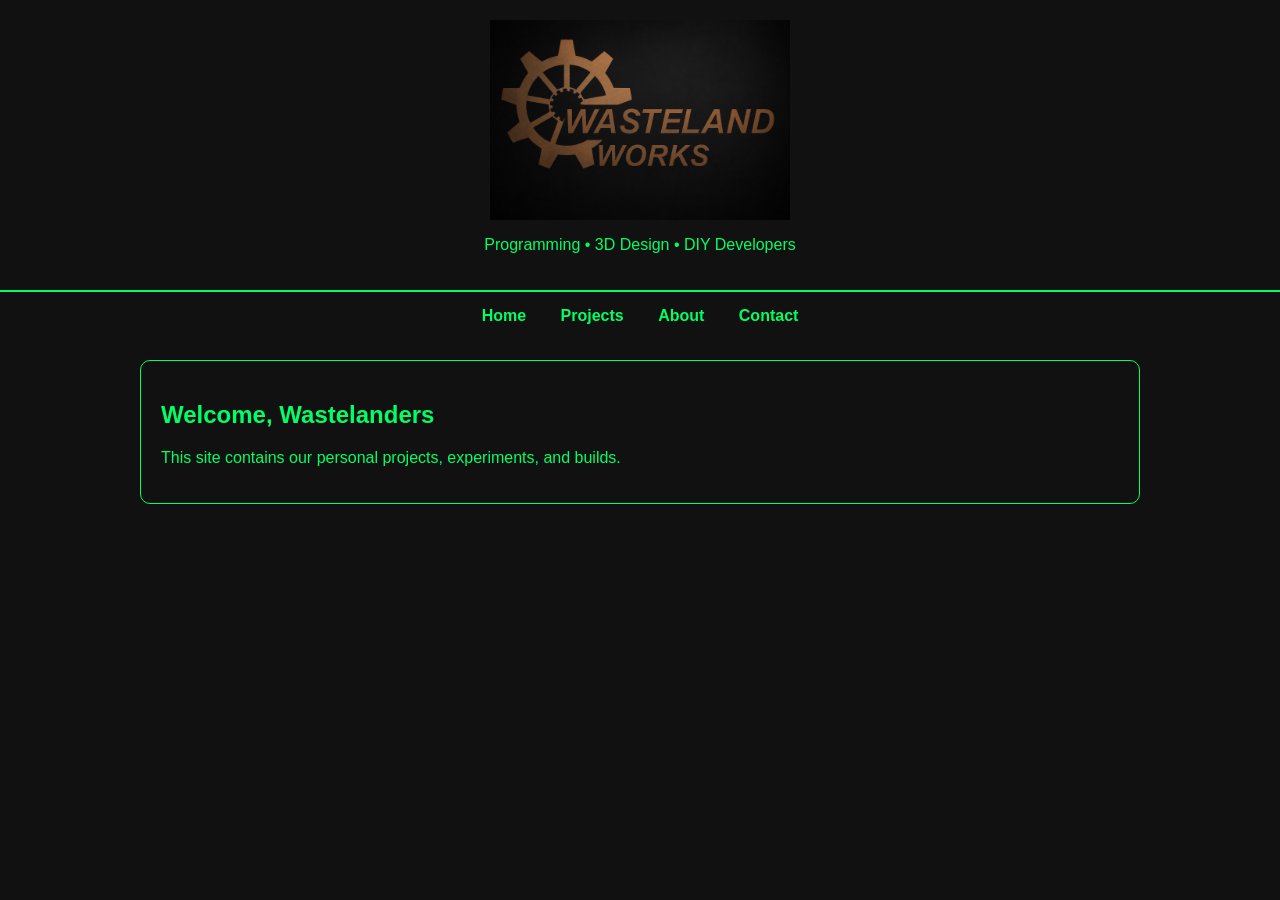
==== Index.html @ 05566a11 "Add files via upload" ====
<!DOCTYPE html>
<html>
<head>
    <title>Wasteland Works</title>
    <link rel="stylesheet" href="style.css">
</head>

<body>

    <header>
        <img src="logo.png" alt="Wasteland Works Logo" class="logo">
        <p>Programming • 3D Design • DIY Developers</p>
    </header>

    <nav>
        <a href="index.html">Home</a>
        <a href="projects.html">Projects</a>
        <a href="about.html">About</a>
        <a href="contact.html">Contact</a>
    </nav>

    <main>

        <section class="card">
            <h2>Welcome, Wastelanders</h2>
            <p>
                This site contains our personal projects,
                experiments, and builds.
            </p>
        </section>
    </main>
</body>
</html>
---- style.css ----
body {
    background-color: #111111;
    color: #00ff66;
    font-family: Arial, sans-serif;
    margin: 0;
}

header {
    text-align: center;
    padding: 20px;
    border-bottom: 2px solid #00ff66;
}

nav {
    text-align: center;
    padding: 15px;
}

nav a {
    color: #00ff66;
    text-decoration: none;
    margin: 0 15px;
    font-weight: bold;
}

nav a:hover {
    color: white;
}

main {
    max-width: 1000px;
    margin: auto;
    padding: 20px;
}

.card {
    border: 1px solid #00ff66;
    padding: 20px;
    margin-bottom: 20px;
    border-radius: 10px;
}
.logo {
    width: 300px;
    height: auto;
    display: block;
    margin: 0 auto 15px auto;
}
.card a {
    color: #00ff66;
    text-decoration: none;
}

.card a:hover {
    color: white;
}
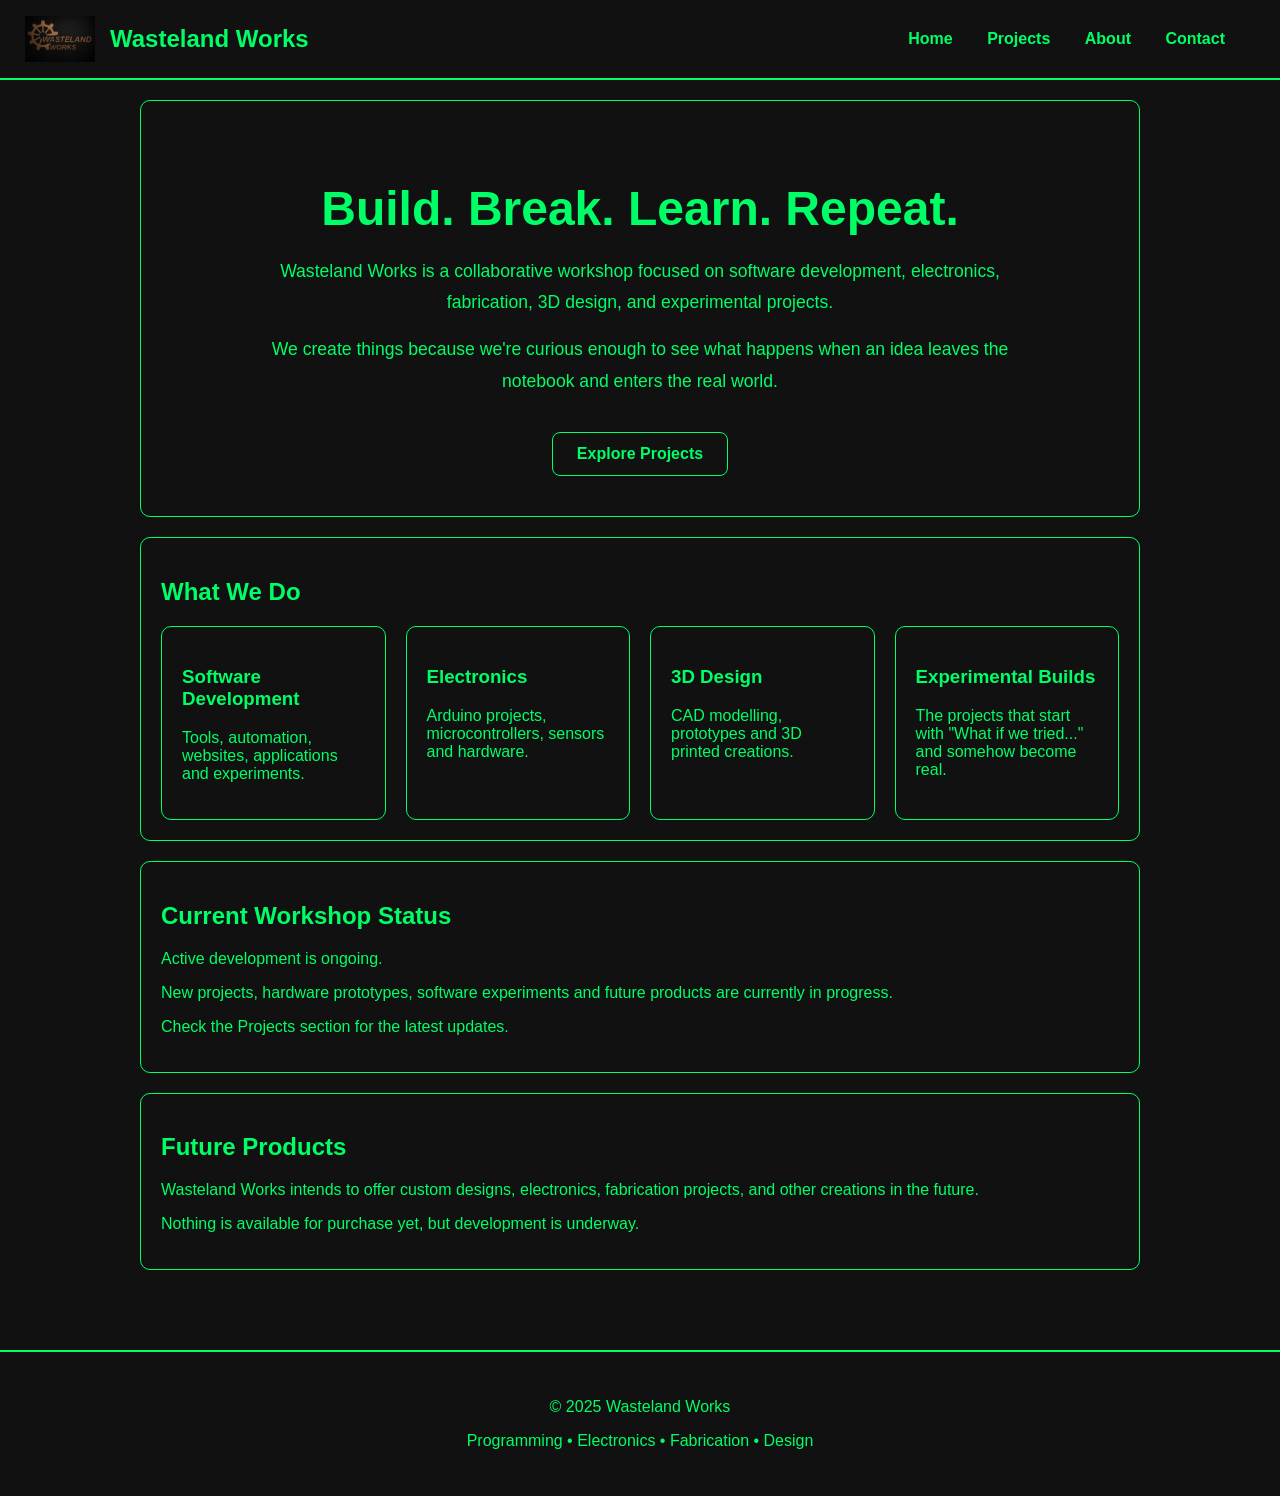
==== commit eda09105: "Update Index.html new test" ====
--- a/Index.html
+++ b/Index.html
@@ -1,16 +1,130 @@
 <!DOCTYPE html>
-<html>
+<html lang="en">
+
 <head>
+    <meta charset="UTF-8">
+    <meta name="viewport" content="width=device-width, initial-scale=1.0">
     <title>Wasteland Works</title>
+
     <link rel="stylesheet" href="style.css">
+
+    <style>
+
+        .topbar {
+            display: flex;
+            justify-content: space-between;
+            align-items: center;
+            padding: 15px 25px;
+            border-bottom: 2px solid #00ff66;
+        }
+
+        .brand {
+            display: flex;
+            align-items: center;
+            gap: 15px;
+        }
+
+        .logo-small {
+            width: 70px;
+            height: auto;
+        }
+
+        .brand-name {
+            font-size: 1.5rem;
+            font-weight: bold;
+        }
+
+        .hero {
+            text-align: center;
+            padding: 40px 20px;
+        }
+
+        .hero h1 {
+            font-size: 3rem;
+            margin-bottom: 20px;
+        }
+
+        .hero p {
+            max-width: 800px;
+            margin: 15px auto;
+            line-height: 1.8;
+            font-size: 1.1rem;
+        }
+
+        .button {
+            display: inline-block;
+            margin-top: 20px;
+            padding: 12px 24px;
+            border: 1px solid #00ff66;
+            border-radius: 8px;
+            text-decoration: none;
+            color: #00ff66;
+            font-weight: bold;
+        }
+
+        .button:hover {
+            background-color: #00ff66;
+            color: #111111;
+        }
+
+        .features {
+            display: grid;
+            grid-template-columns: repeat(auto-fit, minmax(220px, 1fr));
+            gap: 20px;
+        }
+
+        .feature-card {
+            border: 1px solid #00ff66;
+            padding: 20px;
+            border-radius: 10px;
+        }
+
+        footer {
+            text-align: center;
+            padding: 30px;
+            border-top: 2px solid #00ff66;
+            margin-top: 40px;
+        }
+
+        @media (max-width: 768px) {
+
+            .topbar {
+                flex-direction: column;
+                gap: 15px;
+            }
+
+            nav {
+                display: flex;
+                flex-wrap: wrap;
+                justify-content: center;
+            }
+
+            .hero h1 {
+                font-size: 2rem;
+            }
+
+            .brand-name {
+                text-align: center;
+            }
+        }
+
+    </style>
+
 </head>
 
 <body>
 
-    <header>
-        <img src="logo.png" alt="Wasteland Works Logo" class="logo">
-        <p>Programming • 3D Design • DIY Developers</p>
-    </header>
+<header class="topbar">
+
+    <div class="brand">
+        <img src="logo.png"
+             alt="Wasteland Works Logo"
+             class="logo-small">
+
+        <div class="brand-name">
+            Wasteland Works
+        </div>
+    </div>
 
     <nav>
         <a href="index.html">Home</a>
@@ -19,15 +133,127 @@
         <a href="contact.html">Contact</a>
     </nav>
 
-    <main>
-
-        <section class="card">
-            <h2>Welcome, Wastelanders</h2>
-            <p>
-                This site contains our personal projects,
-                experiments, and builds.
-            </p>
-        </section>
-    </main>
+</header>
+
+<main>
+
+    <section class="hero card">
+
+        <h1>Build. Break. Learn. Repeat.</h1>
+
+        <p>
+            Wasteland Works is a collaborative workshop focused on
+            software development, electronics, fabrication,
+            3D design, and experimental projects.
+        </p>
+
+        <p>
+            We create things because we're curious enough
+            to see what happens when an idea leaves the notebook
+            and enters the real world.
+        </p>
+
+        <a href="projects.html" class="button">
+            Explore Projects
+        </a>
+
+    </section>
+
+    <section class="card">
+
+        <h2>What We Do</h2>
+
+        <div class="features">
+
+            <div class="feature-card">
+                <h3>Software Development</h3>
+                <p>
+                    Tools, automation, websites,
+                    applications and experiments.
+                </p>
+            </div>
+
+            <div class="feature-card">
+                <h3>Electronics</h3>
+                <p>
+                    Arduino projects,
+                    microcontrollers,
+                    sensors and hardware.
+                </p>
+            </div>
+
+            <div class="feature-card">
+                <h3>3D Design</h3>
+                <p>
+                    CAD modelling,
+                    prototypes and
+                    3D printed creations.
+                </p>
+            </div>
+
+            <div class="feature-card">
+                <h3>Experimental Builds</h3>
+                <p>
+                    The projects that start
+                    with "What if we tried..."
+                    and somehow become real.
+                </p>
+            </div>
+
+        </div>
+
+    </section>
+
+    <section class="card">
+
+        <h2>Current Workshop Status</h2>
+
+        <p>
+            Active development is ongoing.
+        </p>
+
+        <p>
+            New projects, hardware prototypes,
+            software experiments and future products
+            are currently in progress.
+        </p>
+
+        <p>
+            Check the Projects section for the latest updates.
+        </p>
+
+    </section>
+
+    <section class="card">
+
+        <h2>Future Products</h2>
+
+        <p>
+            Wasteland Works intends to offer custom designs,
+            electronics, fabrication projects,
+            and other creations in the future.
+        </p>
+
+        <p>
+            Nothing is available for purchase yet,
+            but development is underway.
+        </p>
+
+    </section>
+
+</main>
+
+<footer>
+
+    <p>
+        © 2025 Wasteland Works
+    </p>
+
+    <p>
+        Programming • Electronics • Fabrication • Design
+    </p>
+
+</footer>
+
 </body>
-</html>+</html>
